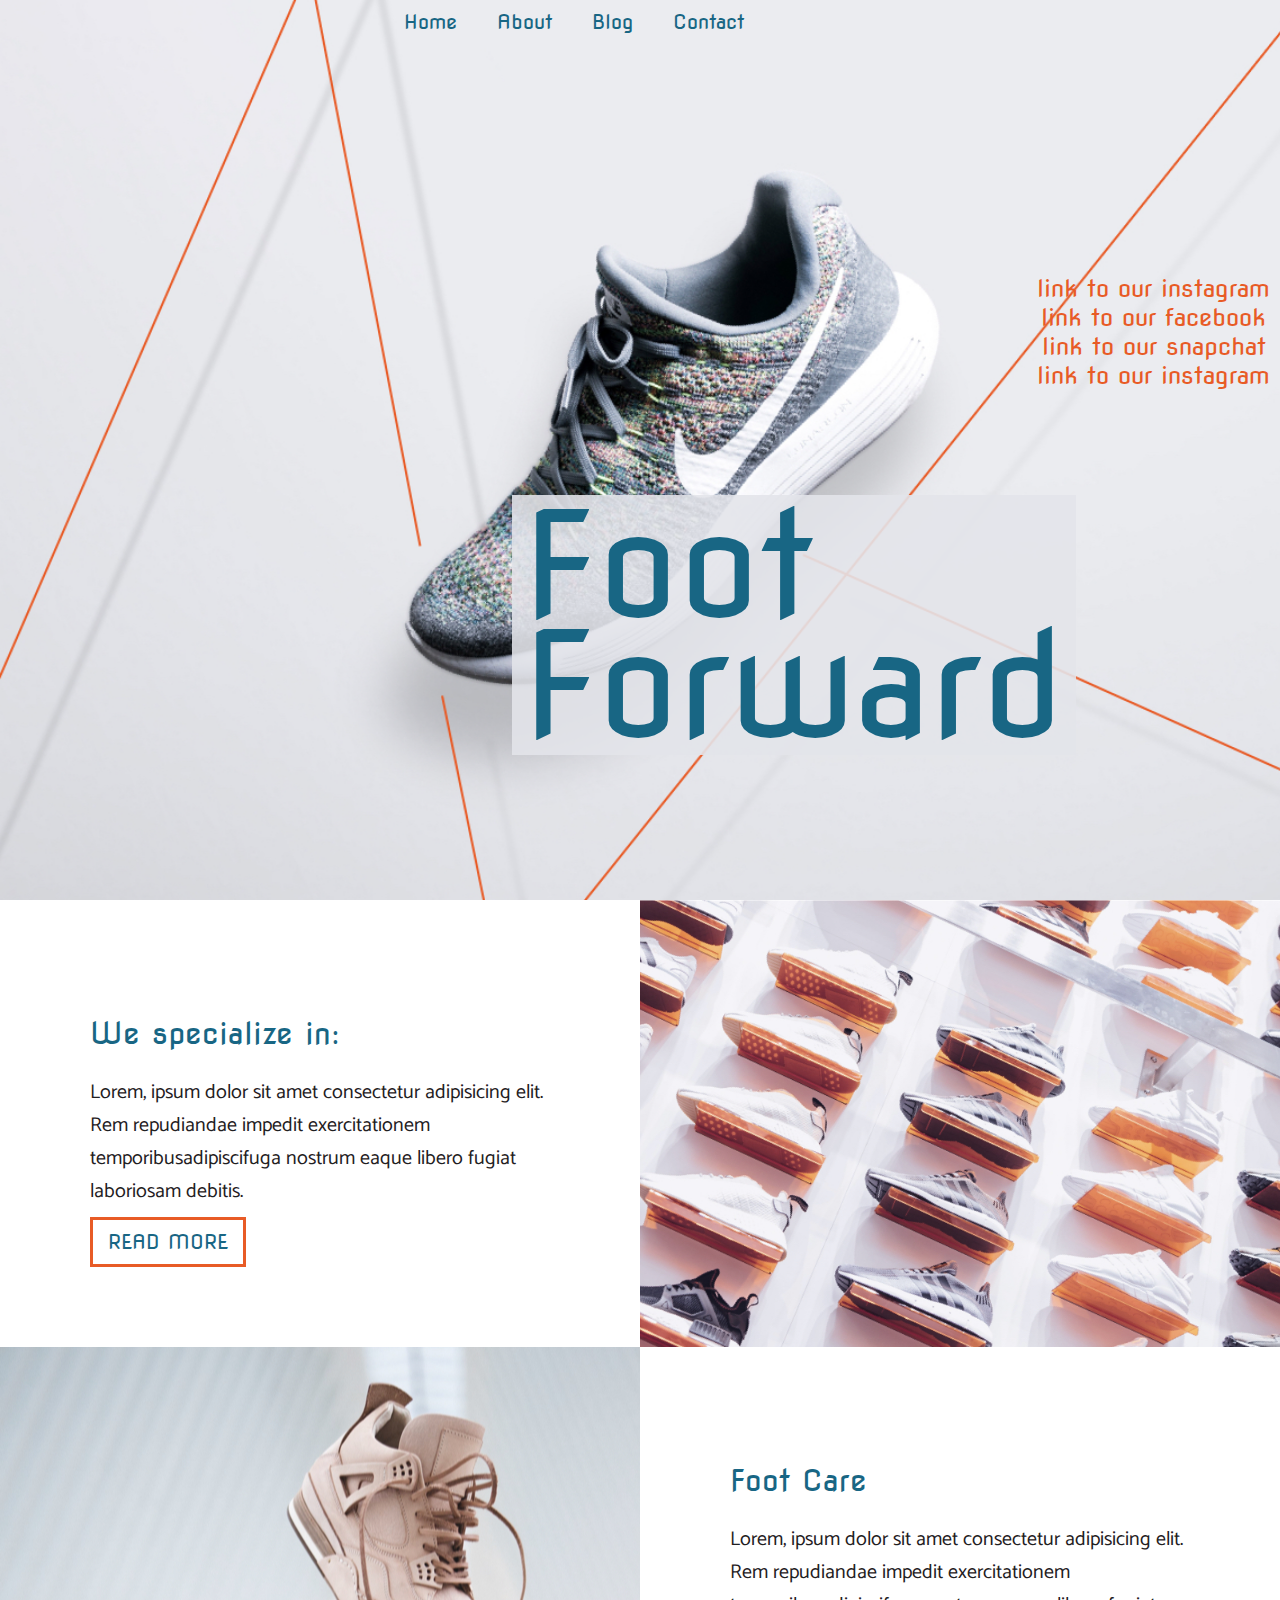
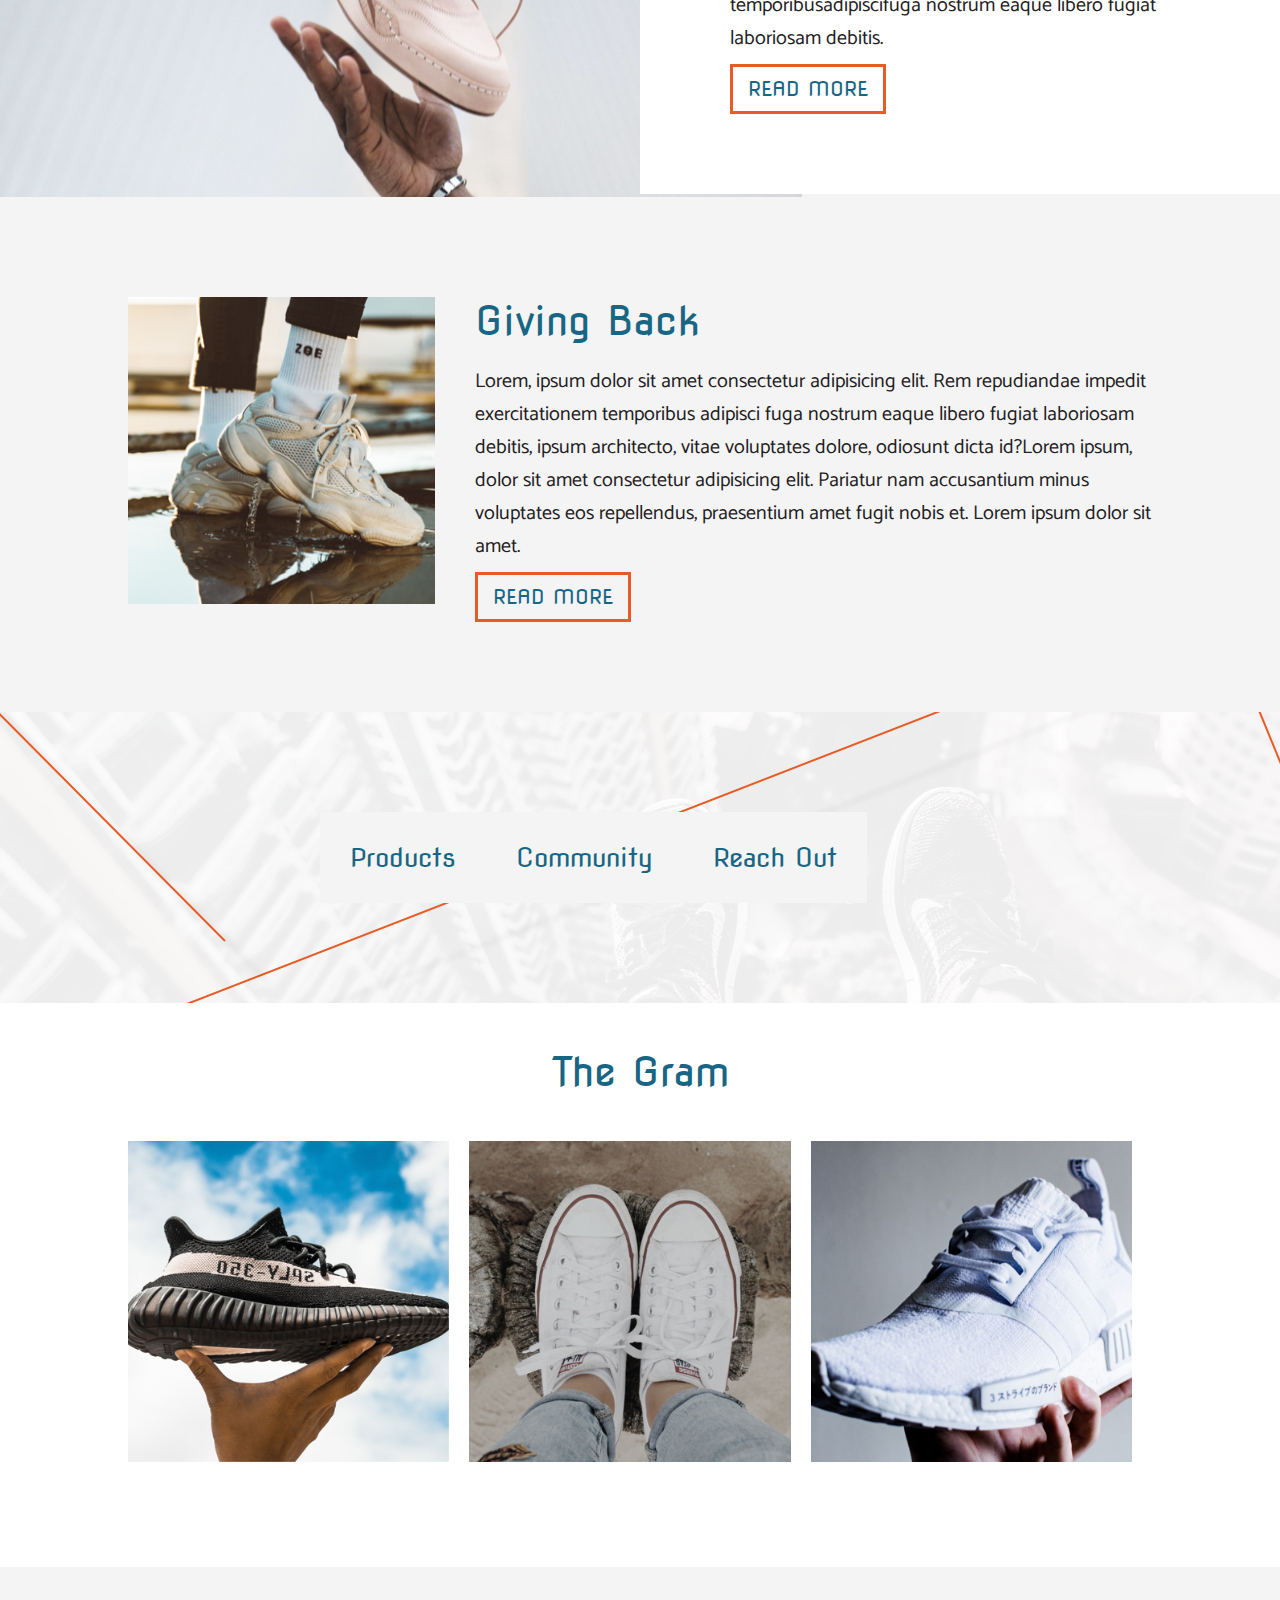
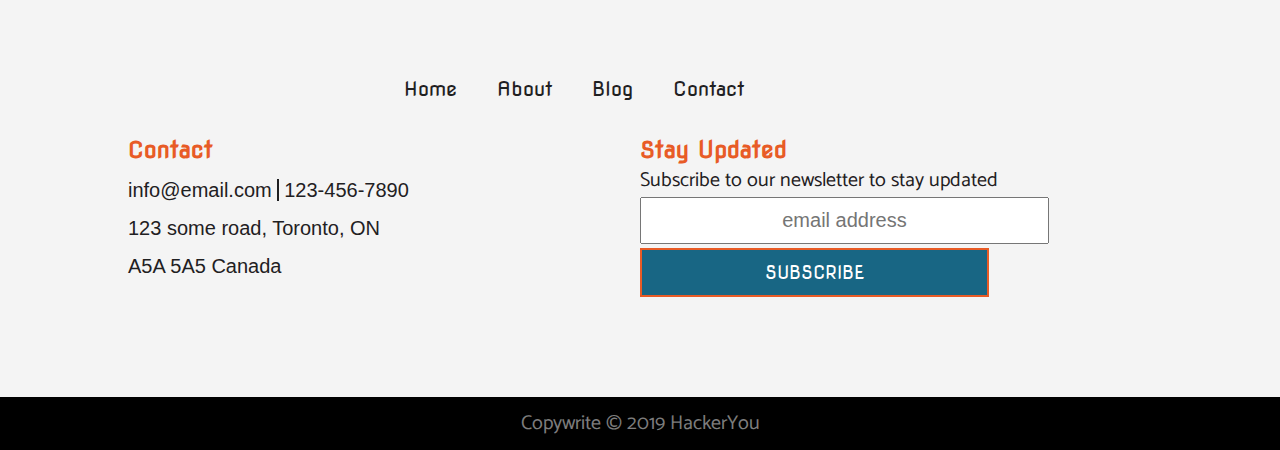
==== index.html @ d0584074 "Initial Commit for my First Bootcamp Project" ====
<!DOCTYPE html>
<html lang="en">
<head>
    <meta charset="UTF-8">
    <meta name="viewport" content="width=device-width, initial-scale=1.0">
    <meta http-equiv="X-UA-Compatible" content="ie=edge">
    <title>Foot Forward</title>
    <link href="https://fonts.googleapis.com/css?family=Catamaran:400,600|Nova+Flat" rel="stylesheet">
    <link rel="stylesheet" href="https://use.fontawesome.com/releases/v5.8.1/css/all.css"integrity="sha384-50oBUHEmvpQ+1lW4y57PTFmhCaXp0ML5d60M1M7uH2+nqUivzIebhndOJK28anvf" crossorigin="anonymous">
    <link rel="stylesheet" href="styles.css" />
</head>
<body>
    <header>
        <div class="headerContainer clearfix wrapper">
            <p class="hamburger"><i class="fas fa-bars"></i></p>
            <nav class="menu">
                <ul class="clearfix">
                    <!-- <li class="exitResponsive"><i class="fas fa-times"></i></li> -->
                    <li><a href="#home">Home</a></li>
                    <li><a href="#about">About</a></li>
                    <li><a href="#blog">Blog</a></li>
                    <li><a href="#contact">Contact</a></li>
                </ul>
            </nav>
            <nav class="social">
                <ul>
                    <!-- I checked the font awesome accessibility page and they said to put the title attribute for sighted users who click with mouse as well as the span for screen readers -->
                    <li>
                        <a href="#instagram">
                            <i class="fab fa-instagram" aria-hidden="true" title="link to our instagram"></i>
                            <span class="sr-only">link to our instagram</span>
                        </a>
                    </li>
                    <li>
                        <a href="#facebook" aria-hidden="true">
                            <i class="fab fa-facebook-f" title="link to our facebook"></i></i>
                            <span class="sr-only">link to our facebook</span>
                        </a>
                    </li>
                    <li>
                        <a href="#snapchat" aria-hidden="true">
                            <i class="fab fa-snapchat-ghost" aria-hidden="true" title="link to our snapchat"></i></i>
                            <span class="sr-only">link to our snapchat</span>
                        </a>
                    </li>
                    <li>
                        <a href="twitter">
                            <i class="fab fa-twitter" aria-hidden="true" title="link to twitter"></i></i>
                            <span class="sr-only">link to our instagram</span>
                        </a>
                    </li>
                </ul>
            </nav>
            <h1>Foot <span>Forward</span></h1>
        </div><!-- headerContainer -->

    </header>
    <main class="wrapper">

        <article>
            <div class="fullBleed specialize">
                <div class="specializeText">
                    <h2>We specialize in:</h2>
                    <p>Lorem, ipsum dolor sit amet consectetur adipisicing elit. Rem repudiandae impedit exercitationem temporibusadipiscifuga nostrum eaque libero fugiat laboriosam debitis.</p>
                    <a href="#">read more</a>
                </div><!-- specializeText -->
                <div class="specializeImage">
                    <img src="assets/sneakerWall.jpg" alt="A wall of white sneakers viewed from below.">
                 </div><!-- specialize image -->
            </div>
            </div>
        </article>

        

        <article>
            <div class="fullBleed care">
                <div class="careText text ">
                    <h2>Foot Care</h2>
                    <p>Lorem, ipsum dolor sit amet consectetur adipisicing elit. Rem repudiandae impedit exercitationem temporibusadipiscifuga nostrum eaque libero fugiat laboriosam debitis.</p>
                    <a href="#">read more</a>
                </div><!-- careText -->
                <div class="careImage">
                    <img src="assets/handShoePink.jpg" alt="A light pink high top sneaker being caught in a hand.">
                </div> <!-- care image -->
            </div> <!-- fullBleed care -->
        </article>

        <section class="giving wrapperSmall clearfix">
            <div class="giveImage image">
                <img src="assets/sneakersPuddle.jpg" alt="A shot of a person's feet in white sneakers standing in a puddle.">
            </div><!-- give image -->
            <div class="giveText">
                <h2>Giving Back</h2>
                <p>Lorem, ipsum dolor sit amet consectetur adipisicing elit. Rem repudiandae impedit exercitationem temporibus adipisci fuga nostrum eaque libero fugiat laboriosam debitis, ipsum architecto, vitae voluptates dolore, odiosunt dicta id?Lorem ipsum, dolor sit amet consectetur adipisicing elit. Pariatur nam accusantium minus voluptates eos repellendus, praesentium amet fugit nobis et. Lorem ipsum dolor sit amet.</p>
                <a href="#">read more</a>
                
            </div>

        </section><!-- giving -->

        <section class="connect clearfix">
            <div class="connectLinks">
                <ul class="clearfix">
                    <li class="products">
                        <a href="#">
                            <i class="fas fa-shopping-bag" aria-hidden="true" ></i>
                            <!-- I checked the font awesome accessibility page and they said to put this in all icons for the screen readers, even if not semantic icons -->
                            <h3>Products</h3>
                        </a>
                    </li>
                    <li>
                        <a href="#">
                            <i><i class="fas fa-users" aria-hidden="true"></i></i>
                            <h3>Community</h3>
                        </a>
                    </li>
                    <li>
                        <a href="#">
                            <i class="fas fa-phone" aria-hidden="true"></i>
                            <h3>Reach Out</h3>
                        </a>
                    </li>
                </ul>

            </div><!-- connectLinks -->

        </section> <!-- connect -->

        <section class="gram">
            <h2>The Gram</h2>
            <div class="sneakerGallery clearfix wrapperSmall">
                <div class="blackSneaker gallery">
                    <img src="assets/handShoeBlack.jpg" alt="A hand holding a black sneaker against a sky.">
                </div><!-- blackSneaker -->
                <div class="converse gallery">
                    <img src="assets/whiteConverse.jpg" alt="A downwards shot of a person's feet in white converse shoes.">    
                </div><!-- converse -->
                <div class="whiteSneaker gallery">
                    <img src="assets/handShoeWhite.jpg" alt="A hand holding a white sneaker.">
                </div><!-- whiteSneaker -->

            </div><!-- sneakerGallery -->
        </section><!-- gram -->


    </main>
    <footer>
        <div class="footerContainer wrapper">
            <nav class="menu">
                <ul class="two clearfix">
                    <li><a href="#home">Home</a></li>
                    <li><a href="#about">About</a></li>
                    <li><a href="#blog">Blog</a></li>
                    <li><a href="#contact">Contact</a></li>
                </ul> <!-- two -->
            </nav><!-- menu -->
            <div class="contactUpdateContainer clearfix wrapperSmall">
                <div class="contact">
                    <h3>Contact</h3>
                    <ul>
                        <li>info@email.com <span class="phone">123-456-7890</span></li>
                        <li>123 some road, Toronto, ON</li>
                        <li>A5A 5A5 Canada</li>
                    </ul>
                </div><!-- contact -->
                <div class="update">
                    <h3>Stay Updated</h3>
                    <p>Subscribe to our newsletter to stay updated</p>
                    <div class="inputButton">    
                        <label class="visuallyHidden" for="email">Email Address</label>
                        <input type="email" name="email" id="email" placeholder="email address">
                        <button>subscribe</button>
                    </div><!-- inputButton -->
                </div><!-- update -->
            </div><!-- contactUpdateContainer -->
        </div><!-- footerContainer -->
        <div class="copywrite">
            <p>Copywrite &copy; 2019 HackerYou</p>
        </div><!-- copywrite -->

    </footer>
    
</body>
</html>
---- styles.css ----
article,aside,details,figcaption,figure,footer,header,hgroup,nav,section,summary{display:block;}audio,canvas,video{display:inline-block;}audio:not([controls]){display:none;height:0;}[hidden]{display:none;}html{font-family:sans-serif;-webkit-text-size-adjust:100%;-ms-text-size-adjust:100%;}a:focus{outline:thin dotted;}a:active,a:hover{outline:0;}h1{font-size:2em;}abbr[title]{border-bottom:1px dotted;}b,strong{font-weight:700;}dfn{font-style:italic;}mark{background:#ff0;color:#000;}code,kbd,pre,samp{font-family:monospace, serif;font-size:1em;}pre{white-space:pre-wrap;word-wrap:break-word;}q{quotes:\201C \201D \2018 \2019;}small{font-size:80%;}sub,sup{font-size:75%;line-height:0;position:relative;vertical-align:baseline;}sup{top:-.5em;}sub{bottom:-.25em;}img{border:0;}svg:not(:root){overflow:hidden;}fieldset{border:1px solid silver;margin:0 2px;padding:.35em .625em .75em;}button,input,select,textarea{font-family:inherit;font-size:100%;margin:0;}button,input{line-height:normal;}button,html input[type=button],/* 1 */input[type=reset],input[type=submit]{-webkit-appearance:button;cursor:pointer;}button[disabled],input[disabled]{cursor:default;}input[type=checkbox],input[type=radio]{box-sizing:border-box;padding:0;}input[type=search]{-webkit-appearance:textfield;-moz-box-sizing:content-box;-webkit-box-sizing:content-box;box-sizing:content-box;}input[type=search]::-webkit-search-cancel-button,input[type=search]::-webkit-search-decoration{-webkit-appearance:none;}textarea{overflow:auto;vertical-align:top;}table{border-collapse:collapse;border-spacing:0;}body,figure{margin:0;}legend,button::-moz-focus-inner,input::-moz-focus-inner{border:0;padding:0;}

.clearfix:after {visibility: hidden; display: block; font-size: 0; content: ''; clear: both; height: 0; }

* { -moz-box-sizing: border-box; -webkit-box-sizing: border-box; box-sizing: border-box; }

.visuallyHidden:not(:focus):not(:active) { position: absolute; width: 1px; height: 1px; margin: -1px;border: 0;padding: 0;white-space: nowrap;clip-path: inset(100%);clip: rect(00 0 0);overflow: hidden;}

/* general styles */

html {
    font-size: 125%;
}

.wrapper {
    max-width: 1440px;
    margin: 0 auto;
    width: 100%;
}

.wrapperSmall {
    max-width: 1152px;/* 80% of large wrapper */
    width: 80%;
    margin: 0 auto;
}
body {
    letter-spacing: 0;
    color: #1f2022;
    background-color: #f4f4f4;
}


a {
	text-decoration: none;
	color: inherit;
}


p {
    font-family: 'Catamaran', sans-serif;
}

h1,
h2,
header nav,
footer nav,
button {
    font-family: 'Nova Flat', cursive;
    color: #186684;
    font-weight: 400;
}


li {
	list-style: none;
}

img {
	max-width: 100%;
}

/* end of general styles */

/* start of header styles */

header {
    background:url(assets/headerBackground.jpg);
	background-size: cover;
	background-position: left-top;
	min-height: 100vh;
	background-repeat: no-repeat;
    background-attachment: fixed;
    position: relative;
}

.hamburger {
    color: #186684; 
    position: absolute;
    top: 0;
    right: 14%;
    visibility: hidden;
    font-size: 2rem;
}

h1 {
    font-size: 7.3rem;
    background:rgba(227,228,234,0.89);
    display: inline-block;
    line-height: 120px;
    position: absolute;
    top: 55%;
    left: 40%;
    padding: 10px;
    margin: 0;
}

h1 span {
    display: block;
}

/* also styles footer menu */
.menu ul {
    margin: 0 auto;
    width: 40%;
    padding: 0;
    text-align: center;
}

.menu ul li {
    float: left;
    padding: 10px 20px; 
}

.menu ul li:hover {
    color: #e85b26;
}

.social {
    float: right;
    text-align: center;
    padding: 10px;
}

.social ul {
    padding: 200px 0;
}

.social ul li {
    font-size: 1.2rem;
}

.social a {
    color: #e85b26;
}

/* end of header styles */

/* beginning of main styles */
.specializeImage,
.careImage {
    display: none;
}


.specialize,
.care {
    background: white;
}

.fullBleed.specialize {
    background:url(assets/sneakerWall.jpg);
    background-repeat: no-repeat;
    background-size: 50%;
    background-position: top right;

}

.fullBleed.care {
    background:url(assets/handShoePink.jpg);
	background-repeat: no-repeat;
    background-position: 0 44%;
    position: relative;
    height: 508px;

}


.specializeText,
.careText {
    width: 50%;
    background: white;
} 

.specializeText {
    padding: 105px;
}

.careText {
    position: absolute;
    top: 0;
    right: 0;
    padding: 120px;
}


.fullBleed a,
/* giving a tag also styled here */
.giving a {
    color: #186684; 
    font-family: 'Nova Flat', cursive; 
    text-transform: uppercase;
    border: 3px solid #e85b26;
    padding: 10px 15px;
    line-height: 29px;
}


/* Laura Chuong helped me with this full bleed section */

/* beginning of giving styles */
.giving {
    padding-top: 100px;
    padding-bottom: 100px;
}

.giveText h2 {
    font-size: 2rem;
    margin: 0;
}

.giveImage {
    width: 30%;
}

.giveText {
    width: 70%;
    padding-left: 40px;
}

.giveImage,
.giveText {
    float: left;
}



/* end of giving styles */

/* beginning of connect styles  */

.connect {
    background:url(assets/connectBackground.jpg);
	background-position: left-top;
	min-height: 100%;
	background-repeat: no-repeat;
    text-align: center;
}

.connectLinks {
    padding: 100px 0;
}

.connectLinks ul {
    text-align: center;
    width: 50%;
    margin: 0 auto;
    padding: 0;
}

.connectLinks li {
    float: left;
    padding: 30px;
    font-size: 1.1rem;
    background-color: #f4f4f4;
}

.connectLinks h3 {
    color: #186684;
    font-weight: 400;
}

.connectLinks i {
    color: #e85b26;
}

/* beginning of gram styles */

.gram {
    text-align: center;
    background-color: white;
}

.gram h2 {
    padding: 45px 0;
    font-size: 2rem;
    margin: 0;
    font-weight: 400;
}

.sneakerGallery {
    padding-bottom: 100px;
    margin: 0 auto;
}

.gallery {
    width: calc((100%/3) - 20px);
    float: left;
    margin-right: 20px;
    padding: 0;
}


.gallery:nth-of-type(3) {
    margin: 0;
    padding: 0;
}

/* end of gram styles */

/* end of main styles */

/* start of footer styles */

/* footer menu styled in header */
.contactUpdateContainer {
    padding-bottom: 100px;
}
.contact,
.update {
    width: 50%;
    float: left;
}

h3 {
    font-family:'Nova Flat', cursive;
    color:#e85b26;
    margin: 0; 
}

.menu .two {
    padding: 100px 0 25px;
    color: #1f2022;
}

.contact ul {
    padding: 0;
    margin: 0;
}

.contact li {
    margin: 15px 0;
}

.phone {
    border-left: 2px solid #1f2022;
    padding-left: 5px; 
}

input,
.update button {
    float: left;
}

.update p {
    margin: 0;
}

input {
    padding: 10px 110px 10px 30px;
}

.update button {
    padding: 10px 20px;
    background-color: #186684;
    color: #fff;
    font-size: .9rem;
    border: 2px solid #e85b26;
    text-transform: uppercase; 
}

.copywrite {
    background: #000000;
    width: 100%;
    color: rgba(252, 252, 252, 0.5);
    text-align: center;
    padding: 10px;
}

.copywrite p {
    margin: 0;
}

/* end of footer styles */

/* start of responsive styles */
/* I asked Fatima and she said to use the text from the desktop display in the specialize, care and giving sections (it is different from the mobile to desktop version) */

@media (max-width: 1300px) {

    /* specialize and care */

    .specializeText,
    .careText {
        padding: 90px;
    }

    .fullBleed.care {
        height: 450px;
    }

    /* footer  */

    input {
        text-align: center;
        padding: 10px 70px;
    }

    .update button {
        padding: 12px 123px;
        margin-top: 4px;
    }

}


@media (max-width: 1230px) {
    
    /* header */
    
    h1 {
        font-size: 6.3rem;
        padding: 7px;
        left: 55%;
    }

    .social ul {
        padding: 0 15px 0 0;
    }

    /* specialize and care */

    .specializeText,
    .careText {
        padding: 100px;
    }

    .fullBleed.care {
        height: 465px;
    }

    /* connect */

    .connectLinks li {
        font-size: 0.9rem;
    }

}

@media (max-width: 1170px) {

    /* specialize and care */

    .specializeText,
    .careText {
        padding: 85px; 
    }
YOU STOPPED HERE
    /* .fullBleed.care {
        background-position: -75% 44%;
        height: 414px;
    } */

}

@media (max-width: 1107px) {

    /* specialize and care */

    .specializeText,
    .careText {
        padding: 72px; 
    }

    .fullBleed.care {
        background-position: -75% 44%;
        height: 414px;
    }

}

@media (max-width: 1065px) {
    
    /* Header */
    
    .menu {
        font-size: 0.9rem;
    }
    h1 {
        font-size: 5.3rem;
    }

    /* specialize and care */

    /* .fullBleed, */
    .careImage {
        height: 366px;
    }

    /* connect */


    .connectLinks {
        padding: 50px 0;
    }

    .connectLinks li {
        float: none; 
        width: 40%;
        margin: 0 auto;
    }

    /* footer */

    .contactUpdateContainer {
        padding: 0 0 100px 0;
    }

    .contactUpdateContainer h3 {
        margin-bottom: 15px;
    }

    .contact {
        text-align: center;
    }

    .contact li {
        margin: 20px 0;
    }

    .update input {
        margin-bottom: 5px;
    }
}

@media (max-width: 1095px) {

 /* specialize and care */

    .specializeText,
    .careText {
        padding: 70px
    }

/* FIX THE PADDING HERE  */

/* .specializeText {
    padding: 50px 50px 63px 108px;

}

.careText {
    padding: 50px 108px 43px 50px;
}
 */
}

@media (max-width: 1001px) {
    
    /* header */
    
    .hamburger {
        visibility: visible;
    }

    h1 {
        left: 35%;
    }

    header {
        background-position: 20%;
    }

    header .menu,
    .social {
        display: none;
    }

    /* specialize and care */

    .specializeText {
        padding-bottom: 10px;
    }

    .fullBleed.specialize h2,
    .fullBleed.care h2 {
        margin-top: 0; 
    }

    .fullBleed.care {
        background-position: -175% 44%; 

    }

    /* Give */

    .giving {
    padding-top: 100px;
    padding-bottom: 100px;
    text-align: center;
    }

    .giveText h2 {
        padding-top: 50px;
    }

    .giveImage {
        width: 100%;
    }

    .giveText {
        width: 100%;
        padding-left: 0px;
    }

    .giveImage,
    .giveText {
        float: none;
    }

    /* connect */

    .connectLinks li { 
        width: 50%;
    }

}

@media (max-width: 1060px) {

       /* care and specialize  */

    /* .specializeText {
        padding: 30px 50px 53px 98px;
    }

    .careText {
        padding: 49px 90px 43px 50px;
    } */

    .fullBleed.care {
        background-position: -155px 39%; 
    }
}

@media (max-width: 980px) {
    .careText {
        padding: 49px 90px 61px 50px;
    }
}

@media (max-width: 880px) {

    /* care and specialize section */
    .fullBleed {
        height: auto;
    }

    .fullBleed.specialize,
    .fullBleed.care {
        background-image: none;
        height: auto;
    }

    .specializeText {
        width: 100%;
        padding: 45px 50px 43px;
        text-align: center;
        height: auto;
    }
    .careText {
        width: 100%;
        padding: 45px 50px 43px;
        text-align: center;
        height: auto;
        position: static;
        
    } 

    .specializeImage,
    .careImage
     {
        display: inline-block;
        height: 100%;
        width: 100%;
    }
     

    .careImage {
        border-image-repeat: none;

    }

    /* connect*/
    
    .connectLinks li { 
        width: 60%;
    }

    /* footer */

    .contact,
    .update {
        float: none;
        width: 100%;
        text-align: center;
        margin: 0 auto;
    }

    .contact {
        margin-bottom: 100px;
    }

    /* HERE IS THE ISSUE */

    .inputButton {
        text-align: center;
        margin: 0 auto;
    }

    .update input {
        padding: 10px 90px;
        margin: 0 auto;
        text-align: center;
    }

    .update button {
        padding: 10px 143px;
        /* margin: 0 auto;
        text-align: center; */
    }

    footer .menu ul {
        width: 50%;
        text-align: center;
    }
}

@media (max-width: 740px) {
    
    /* footer */
    
    .menu .two {
        padding: 90px 0; 

    }

    footer .menu ul {
        width: 60%;
    }
    

}

@media (max-width: 640px) {
    
    /* header */
    
    header {
        background-position: 33%; 
    }

    h1 {
        font-size: 5.6rem;
        left: 15%;
        padding-right: 20px;
    }

    /* connect */

    .connectLinks li { 
        width: 100%;
        font-size: 2rem;
    }

    /* the gram */

    .sneakerGallery {
        padding-bottom: 50px;
    }

    .gallery:nth-of-type(3) {
        display: none;

    }

    .gallery {
        width: calc(50% - 20px)
    }

    /* footer */

    footer .menu ul {
        width: 70%;
    }
}

@media (max-width: 540px) {
   
    /* header */
   
    h1 {
        font-size: 4.3rem;
        line-height: 90px;
        left: 20%;
    }

    /* footer */

    footer .menu ul {
        width: 90%;
    }

    /* .update input {
        padding: 10px 50px;
    }

    .update button {
        padding: 6px 104px;
    } */
}

@media (max-width: 440px) {
    
    /* header */
    
    header {
        background-position: 32%; 
    }

    h1 {
        font-size: 4.3rem;
        left: 15%;
    }

    /* connect */
    
    .connectLinks li {
        font-size: 0.8rem;
    }

    /* footer */

    .contact li,
    .update p {
        font-size: 0.9rem;
    }

    .update input {
        padding: 6px 60px;
    }

    .update button {
        padding: 8px 114px;
    }

    .menu .two {
        padding: 45px 0;
    }

    .two li {
        font-size: 0.8rem;
    }

}

@media (max-width: 405px) {
    
    /* header */
    
    h1 {
        font-size: 3.7rem;
    }

    /* footer */

    .menu .two li {
        padding: 10px 15px;
    }

    .update p {
        font-size: 0.7rem;
        margin: 0 0 10px 0;
    }

    .update input {
        padding: 10px 36px;
    }

    .update button {
        padding: 6px 88px;
    }
}

@media (max-width: 360px) {
    
    /* header */
    
    h1 {
        font-size:3.1rem;
    }

    .hamburger {
        font-size: 1rem;

    }

}

/* Questions:

To Do:

Hey, I'm having trouble sizing some items in a responsive way. I'm sitting in the main classroom 
white space after specialize and care images at 865px- hot mess again

I'm having trouble applying margin: 0 auto on two elements I'm sitting in the main classroom 
fix the buttons at the bottom- they do not align center or margin 0 TRY BOTH (from flexbox exercise)

I'm having some mysterious whitespace after a nav. I'm sitting in the main classroom. 
white space after footer menu

GO over for Dry and Indent
go over requirements


 */
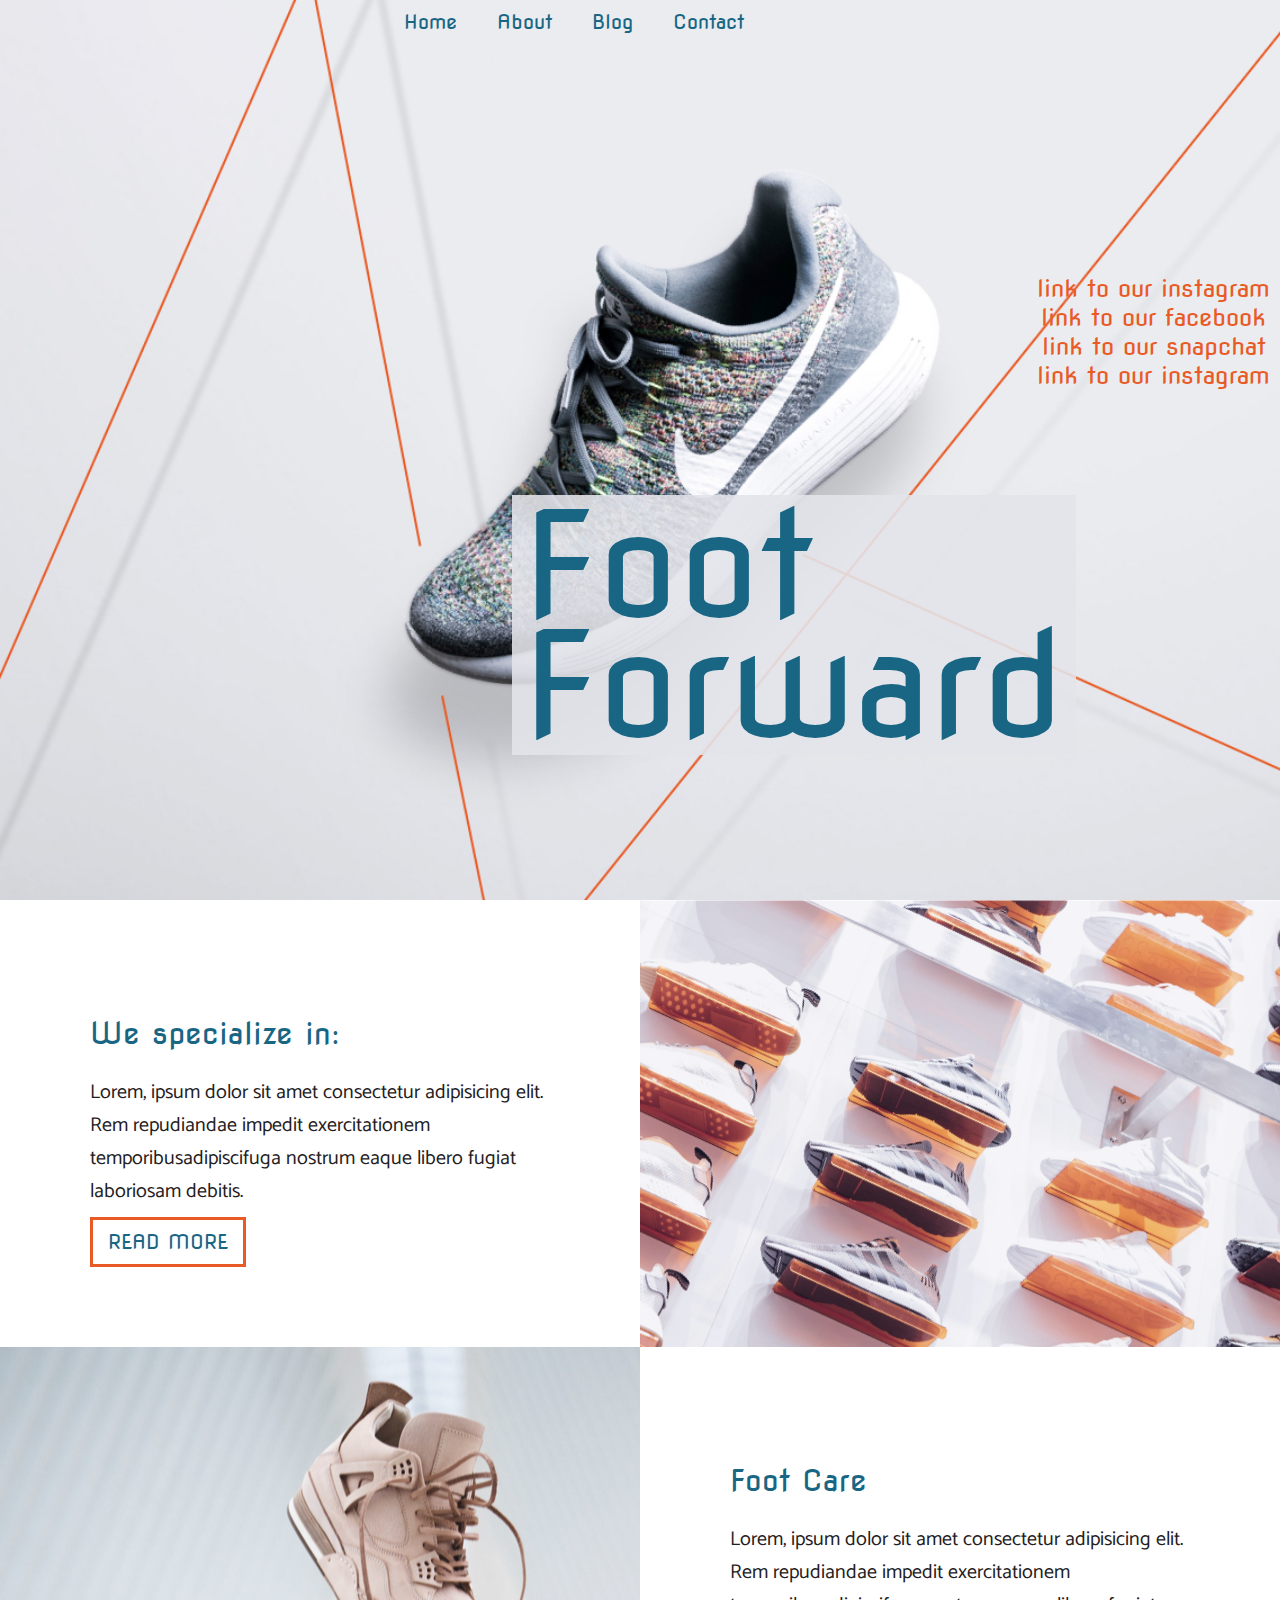
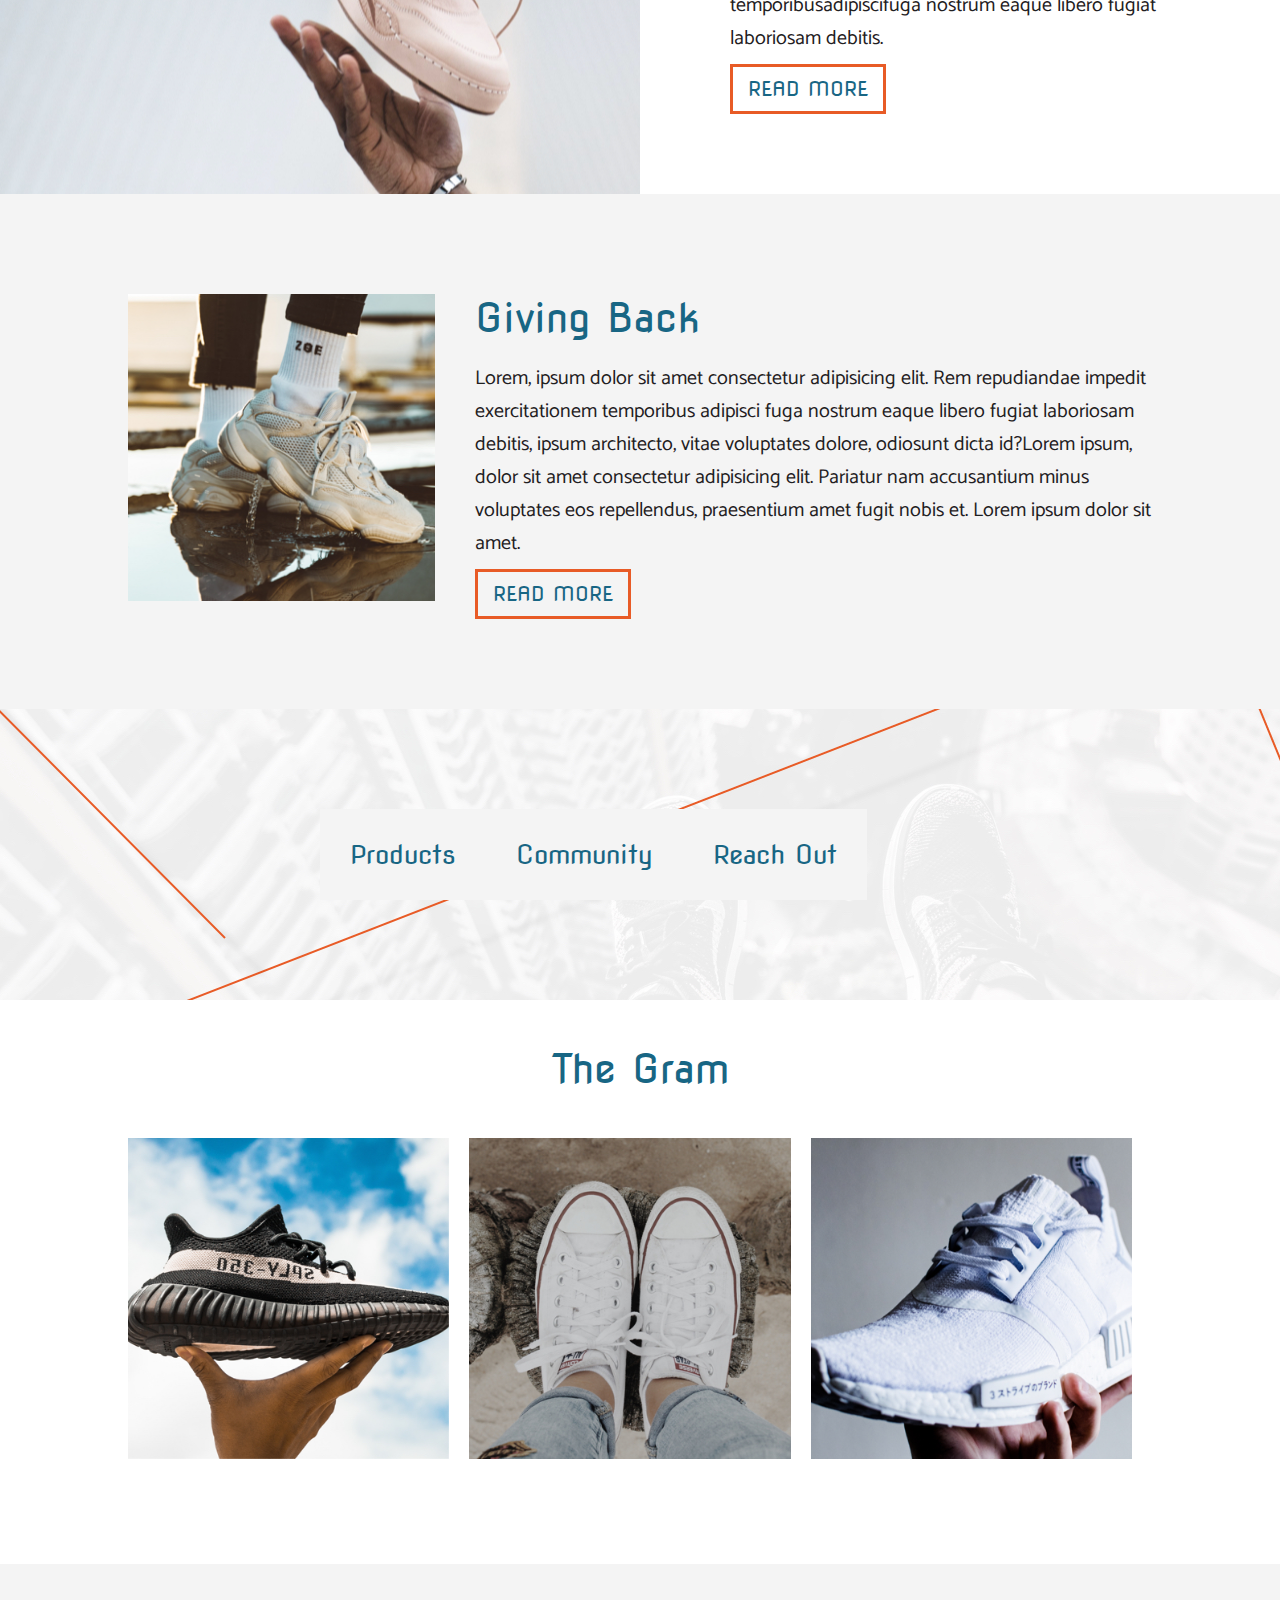
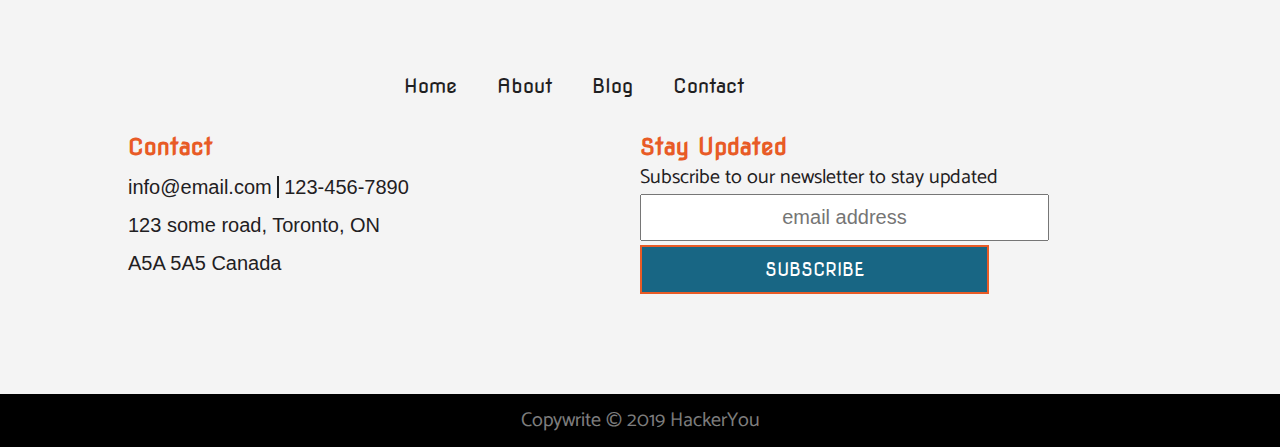
==== commit 402f2296: "fixed four square issues" ====
--- a/index.html
+++ b/index.html
@@ -15,11 +15,18 @@
             <p class="hamburger"><i class="fas fa-bars"></i></p>
             <nav class="menu">
                 <ul class="clearfix">
-                    <!-- <li class="exitResponsive"><i class="fas fa-times"></i></li> -->
-                    <li><a href="#home">Home</a></li>
-                    <li><a href="#about">About</a></li>
-                    <li><a href="#blog">Blog</a></li>
-                    <li><a href="#contact">Contact</a></li>
+                    <li>
+                        <a href="#home">Home</a>
+                    </li>
+                    <li>
+                        <a href="#about">About</a>
+                    </li>
+                    <li>
+                        <a href="#blog">Blog</a>
+                    </li>
+                    <li>
+                        <a href="#contact">Contact</a>
+                    </li>
                 </ul>
             </nav>
             <nav class="social">
@@ -33,19 +40,19 @@
                     </li>
                     <li>
                         <a href="#facebook" aria-hidden="true">
-                            <i class="fab fa-facebook-f" title="link to our facebook"></i></i>
+                            <i class="fab fa-facebook-f" title="link to our facebook"></i>
                             <span class="sr-only">link to our facebook</span>
                         </a>
                     </li>
                     <li>
                         <a href="#snapchat" aria-hidden="true">
-                            <i class="fab fa-snapchat-ghost" aria-hidden="true" title="link to our snapchat"></i></i>
+                            <i class="fab fa-snapchat-ghost" aria-hidden="true" title="link to our snapchat"></i>
                             <span class="sr-only">link to our snapchat</span>
                         </a>
                     </li>
                     <li>
                         <a href="twitter">
-                            <i class="fab fa-twitter" aria-hidden="true" title="link to twitter"></i></i>
+                            <i class="fab fa-twitter" aria-hidden="true" title="link to twitter"></i>
                             <span class="sr-only">link to our instagram</span>
                         </a>
                     </li>
@@ -66,15 +73,14 @@
                 </div><!-- specializeText -->
                 <div class="specializeImage">
                     <img src="assets/sneakerWall.jpg" alt="A wall of white sneakers viewed from below.">
-                 </div><!-- specialize image -->
-            </div>
-            </div>
+                </div><!-- specialize image -->
+            </div><!-- fullBleed specialize -->
         </article>
 
         
 
         <article>
-            <div class="fullBleed care">
+            <div class="fullBleed care clearfix">
                 <div class="careText text ">
                     <h2>Foot Care</h2>
                     <p>Lorem, ipsum dolor sit amet consectetur adipisicing elit. Rem repudiandae impedit exercitationem temporibusadipiscifuga nostrum eaque libero fugiat laboriosam debitis.</p>
@@ -93,10 +99,8 @@
             <div class="giveText">
                 <h2>Giving Back</h2>
                 <p>Lorem, ipsum dolor sit amet consectetur adipisicing elit. Rem repudiandae impedit exercitationem temporibus adipisci fuga nostrum eaque libero fugiat laboriosam debitis, ipsum architecto, vitae voluptates dolore, odiosunt dicta id?Lorem ipsum, dolor sit amet consectetur adipisicing elit. Pariatur nam accusantium minus voluptates eos repellendus, praesentium amet fugit nobis et. Lorem ipsum dolor sit amet.</p>
-                <a href="#">read more</a>
-                
-            </div>
-
+                <a href="#">read more</a>   
+            </div><!-- giveText -->
         </section><!-- giving -->
 
         <section class="connect clearfix">
@@ -167,7 +171,7 @@
                 <div class="update">
                     <h3>Stay Updated</h3>
                     <p>Subscribe to our newsletter to stay updated</p>
-                    <div class="inputButton">    
+                    <div class="inputButton clearfix">    
                         <label class="visuallyHidden" for="email">Email Address</label>
                         <input type="email" name="email" id="email" placeholder="email address">
                         <button>subscribe</button>
--- a/styles.css
+++ b/styles.css
@@ -64,6 +64,7 @@
 /* start of header styles */
 
 header {
+    /* Jenny said I could use the smallest size image in all cases */
     background:url(assets/headerBackground.jpg);
 	background-size: cover;
 	background-position: left-top;
@@ -85,7 +86,6 @@
 h1 {
     font-size: 7.3rem;
     background:rgba(227,228,234,0.89);
-    display: inline-block;
     line-height: 120px;
     position: absolute;
     top: 55%;
@@ -103,7 +103,6 @@
     margin: 0 auto;
     width: 40%;
     padding: 0;
-    text-align: center;
 }
 
 .menu ul li {
@@ -150,7 +149,6 @@
 .fullBleed.specialize {
     background:url(assets/sneakerWall.jpg);
     background-repeat: no-repeat;
-    background-size: 50%;
     background-position: top right;
 
 }
@@ -159,8 +157,6 @@
     background:url(assets/handShoePink.jpg);
 	background-repeat: no-repeat;
     background-position: 0 44%;
-    position: relative;
-    height: 508px;
 
 }
 
@@ -176,15 +172,13 @@
 }
 
 .careText {
-    position: absolute;
-    top: 0;
-    right: 0;
     padding: 120px;
+    float: right;
 }
 
 
 .fullBleed a,
-/* giving a tag also styled here */
+/* giving <a> tag also styled here */
 .giving a {
     color: #186684; 
     font-family: 'Nova Flat', cursive; 
@@ -194,9 +188,6 @@
     line-height: 29px;
 }
 
-
-/* Laura Chuong helped me with this full bleed section */
-
 /* beginning of giving styles */
 .giving {
     padding-top: 100px;
@@ -384,10 +375,6 @@
         padding: 90px;
     }
 
-    .fullBleed.care {
-        height: 450px;
-    }
-
     /* footer  */
 
     input {
@@ -424,9 +411,6 @@
         padding: 100px;
     }
 
-    .fullBleed.care {
-        height: 465px;
-    }
 
     /* connect */
 
@@ -444,11 +428,10 @@
     .careText {
         padding: 85px; 
     }
-YOU STOPPED HERE
-    /* .fullBleed.care {
-        background-position: -75% 44%;
-        height: 414px;
-    } */
+
+    .fullBleed.care {
+        background-position: -37% 44%;
+    }
 
 }
 
@@ -463,7 +446,6 @@
 
     .fullBleed.care {
         background-position: -75% 44%;
-        height: 414px;
     }
 
 }
@@ -478,16 +460,8 @@
     h1 {
         font-size: 5.3rem;
     }
-
-    /* specialize and care */
-
-    /* .fullBleed, */
-    .careImage {
-        height: 366px;
-    }
-
+    
     /* connect */
-
 
     .connectLinks {
         padding: 50px 0;
@@ -531,20 +505,9 @@
         padding: 70px
     }
 
-/* FIX THE PADDING HERE  */
-
-/* .specializeText {
-    padding: 50px 50px 63px 108px;
-
-}
-
-.careText {
-    padding: 50px 108px 43px 50px;
-}
- */
-}
-
-@media (max-width: 1001px) {
+}
+
+@media (max-width: 1008px) {
     
     /* header */
     
@@ -567,8 +530,10 @@
 
     /* specialize and care */
 
-    .specializeText {
-        padding-bottom: 10px;
+
+    .specializeText,
+    .careText {
+        padding: 55px
     }
 
     .fullBleed.specialize h2,
@@ -577,7 +542,7 @@
     }
 
     .fullBleed.care {
-        background-position: -175% 44%; 
+        background-position: -175% 44%;
 
     }
 
@@ -617,25 +582,36 @@
 
 @media (max-width: 1060px) {
 
-       /* care and specialize  */
-
-    /* .specializeText {
-        padding: 30px 50px 53px 98px;
-    }
-
-    .careText {
-        padding: 49px 90px 43px 50px;
-    } */
+    /* specialize and care */
+    
+    .specializeText,
+    .careText {
+        padding: 68px;
+    }
+
 
     .fullBleed.care {
         background-position: -155px 39%; 
     }
 }
 
-@media (max-width: 980px) {
-    .careText {
-        padding: 49px 90px 61px 50px;
-    }
+@media (max-width: 987px) {
+    
+    /* specialize and care */
+    
+    .specializeText,
+    .careText {
+        padding: 48px;
+    }
+
+}
+
+@media (max-width:957px) {
+    .specializeText,
+    .careText {
+        padding: 35px;
+    }
+
 }
 
 @media (max-width: 880px) {
@@ -673,6 +649,11 @@
         height: 100%;
         width: 100%;
     }
+
+    .specializeImage img,
+    .careImage img {
+        width: 100%;
+    }
      
 
     .careImage {
@@ -700,23 +681,14 @@
         margin-bottom: 100px;
     }
 
-    /* HERE IS THE ISSUE */
-
-    .inputButton {
-        text-align: center;
-        margin: 0 auto;
-    }
-
     .update input {
         padding: 10px 90px;
-        margin: 0 auto;
-        text-align: center;
+        float: none;
     }
 
     .update button {
         padding: 10px 143px;
-        /* margin: 0 auto;
-        text-align: center; */
+        float: none;
     }
 
     footer .menu ul {
@@ -759,7 +731,6 @@
 
     .connectLinks li { 
         width: 100%;
-        font-size: 2rem;
     }
 
     /* the gram */
@@ -799,14 +770,6 @@
     footer .menu ul {
         width: 90%;
     }
-
-    /* .update input {
-        padding: 10px 50px;
-    }
-
-    .update button {
-        padding: 6px 104px;
-    } */
 }
 
 @media (max-width: 440px) {
@@ -822,11 +785,6 @@
         left: 15%;
     }
 
-    /* connect */
-    
-    .connectLinks li {
-        font-size: 0.8rem;
-    }
 
     /* footer */
 
@@ -900,11 +858,6 @@
 
 To Do:
 
-Hey, I'm having trouble sizing some items in a responsive way. I'm sitting in the main classroom 
-white space after specialize and care images at 865px- hot mess again
-
-I'm having trouble applying margin: 0 auto on two elements I'm sitting in the main classroom 
-fix the buttons at the bottom- they do not align center or margin 0 TRY BOTH (from flexbox exercise)
 
 I'm having some mysterious whitespace after a nav. I'm sitting in the main classroom. 
 white space after footer menu
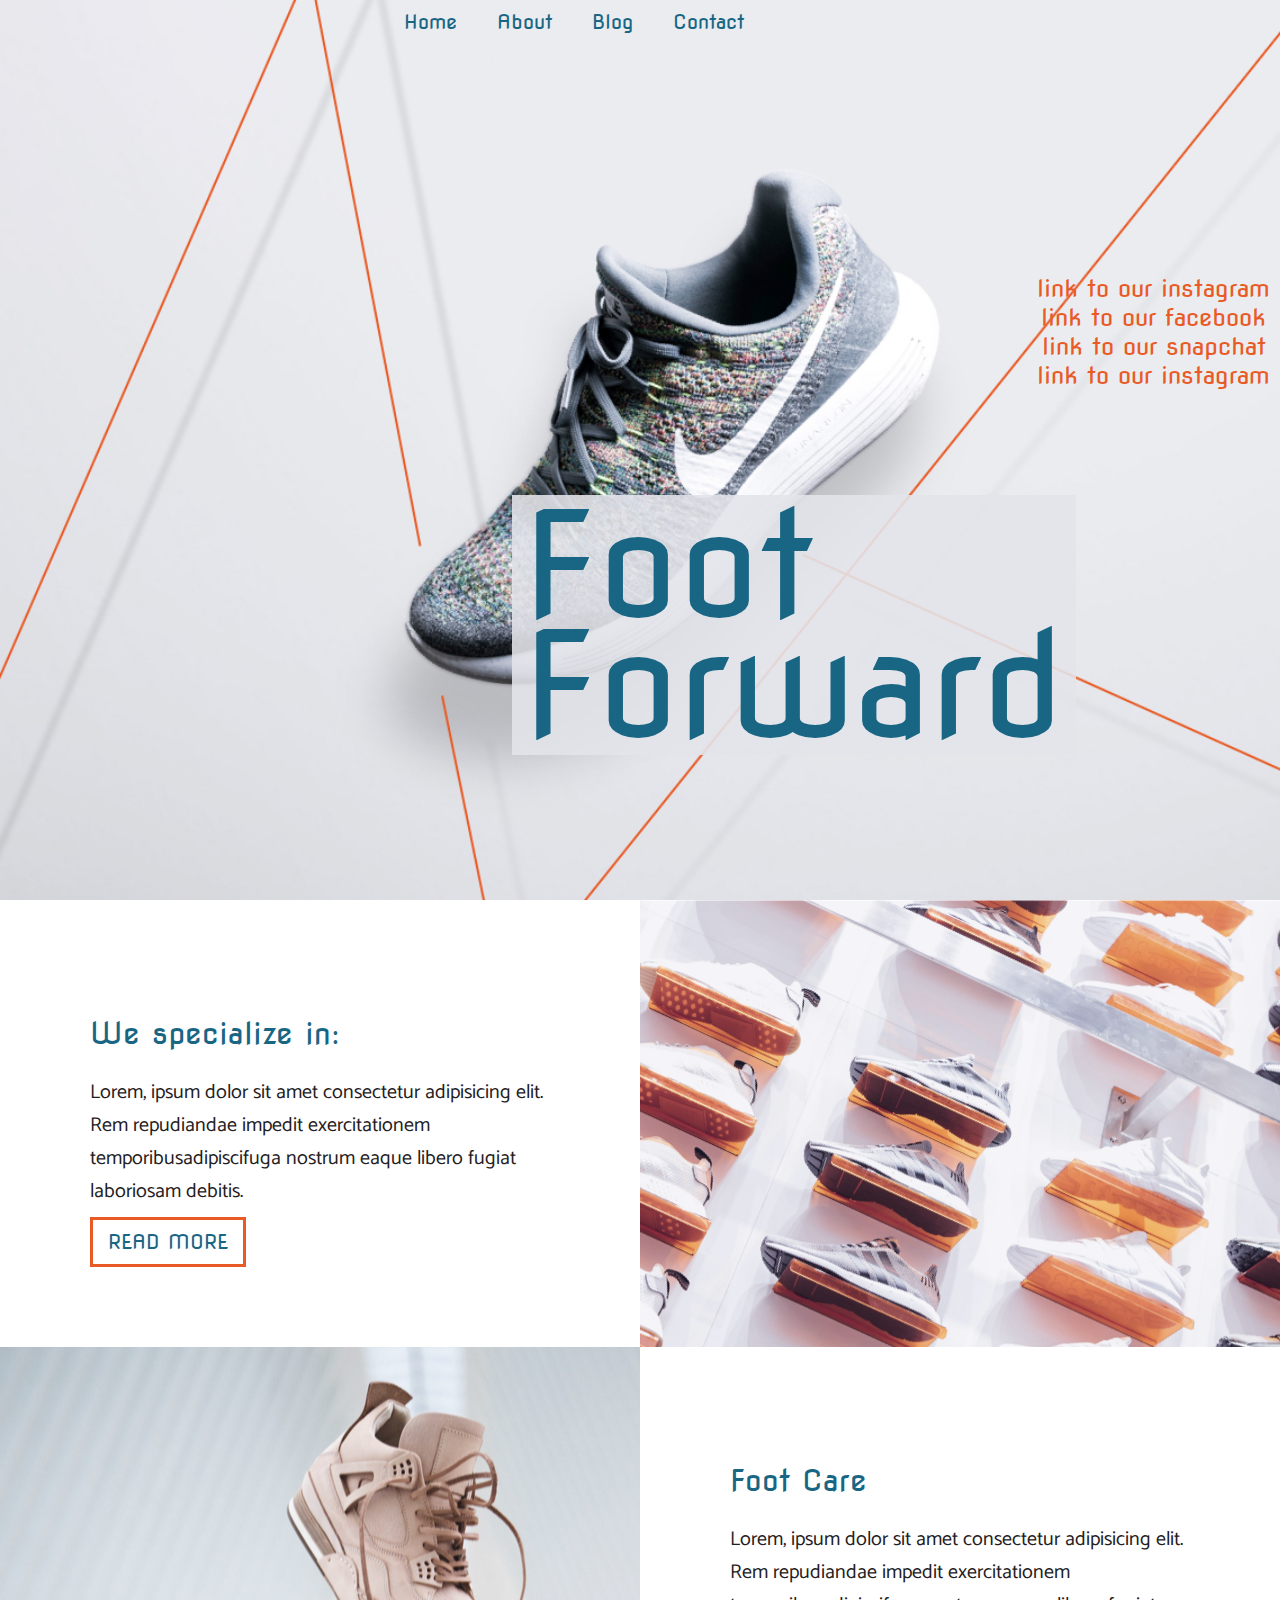
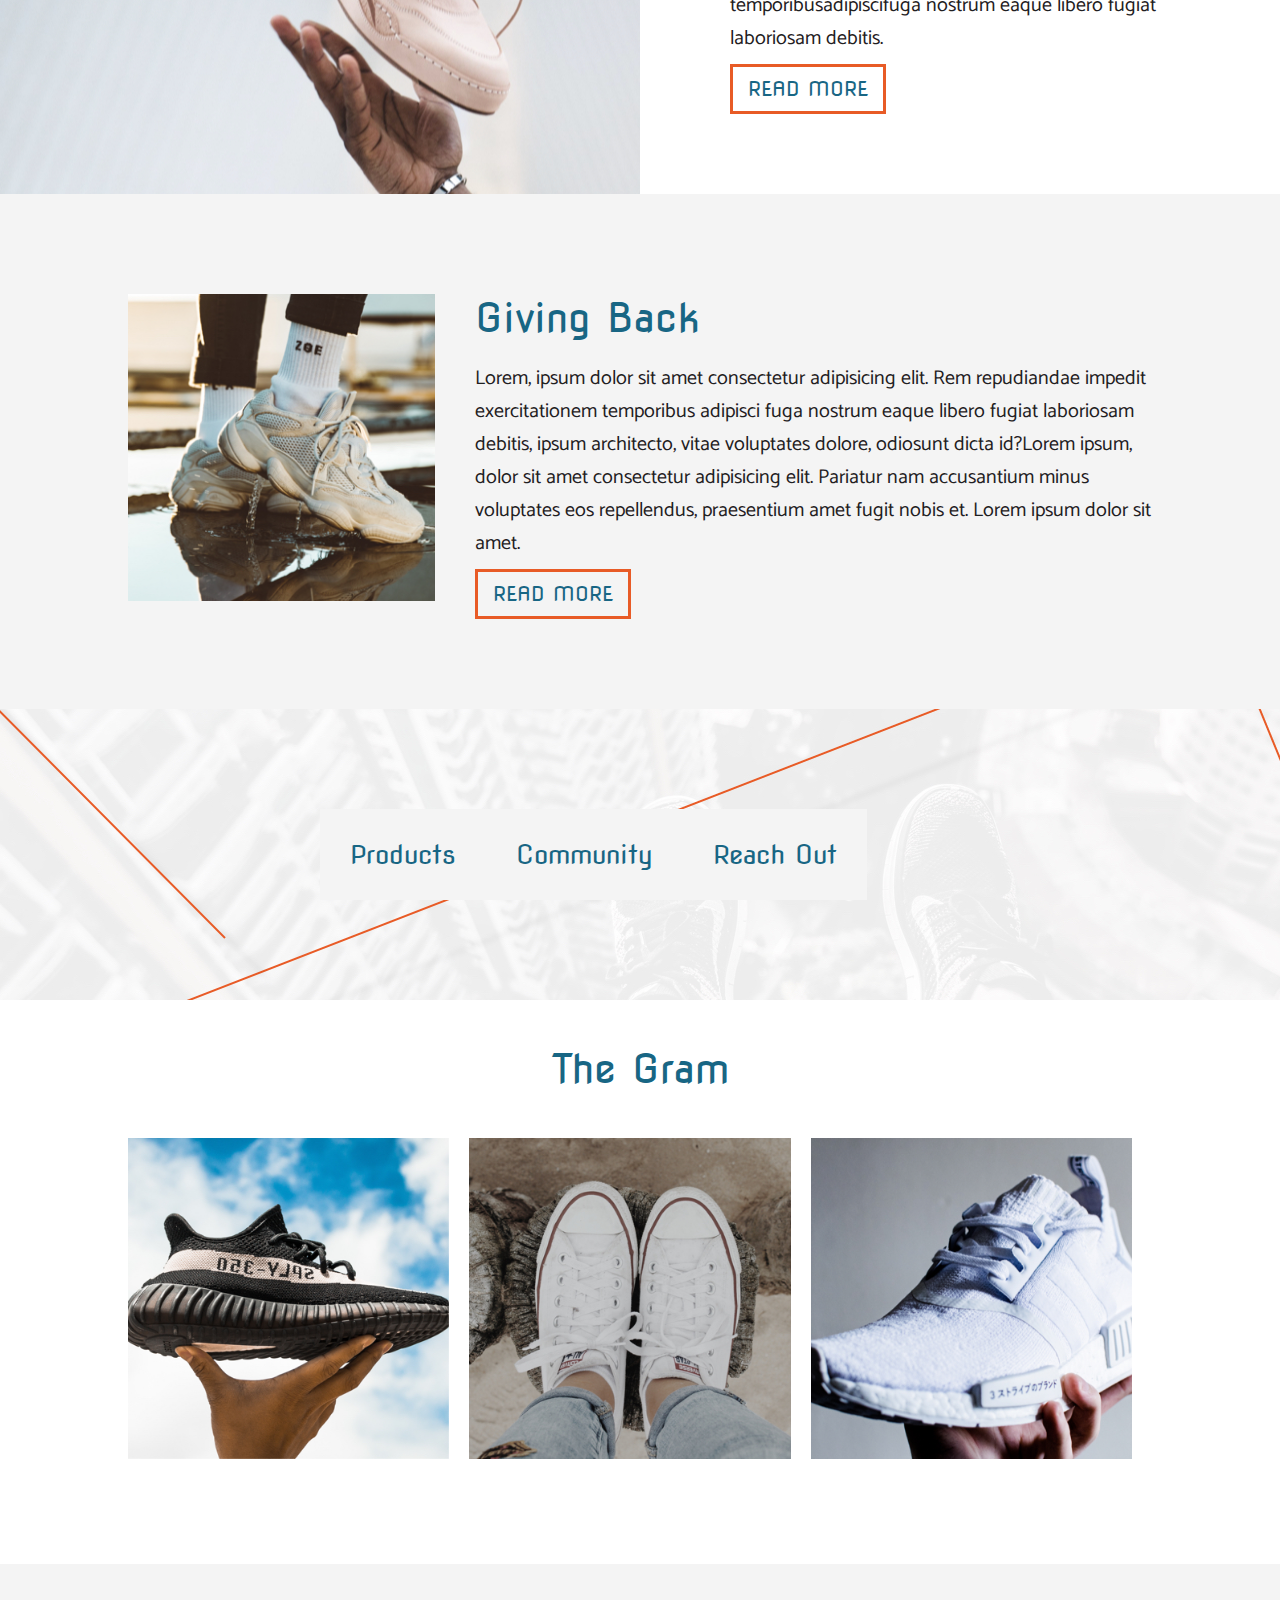
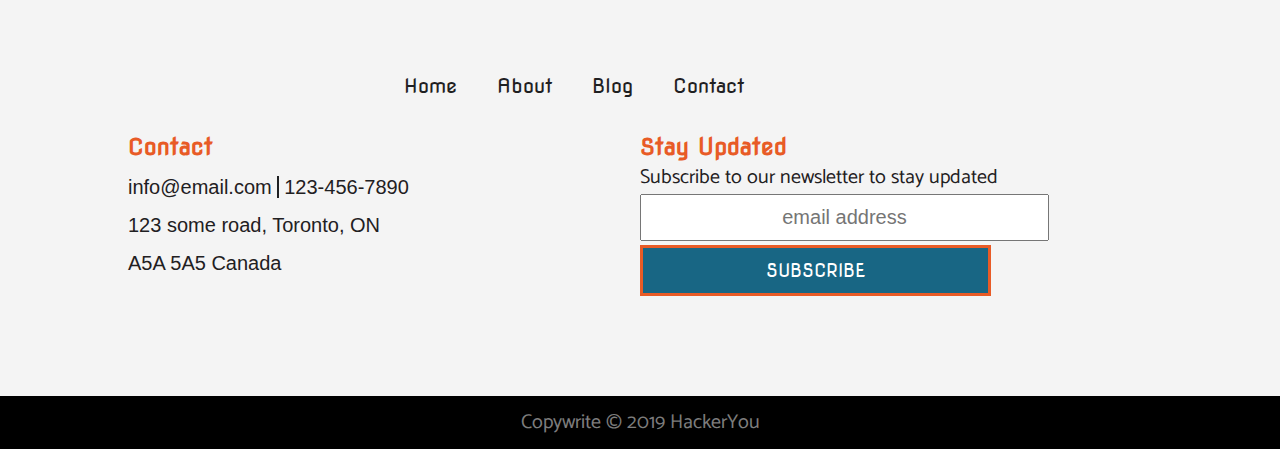
==== commit 64c8b9f8: "clean code" ====
--- a/index.html
+++ b/index.html
@@ -10,7 +10,9 @@
     <link rel="stylesheet" href="styles.css" />
 </head>
 <body>
+
     <header>
+
         <div class="headerContainer clearfix wrapper">
             <p class="hamburger"><i class="fas fa-bars"></i></p>
             <nav class="menu">
@@ -28,7 +30,7 @@
                         <a href="#contact">Contact</a>
                     </li>
                 </ul>
-            </nav>
+            </nav><!-- menu -->
             <nav class="social">
                 <ul>
                     <!-- I checked the font awesome accessibility page and they said to put the title attribute for sighted users who click with mouse as well as the span for screen readers -->
@@ -57,15 +59,16 @@
                         </a>
                     </li>
                 </ul>
-            </nav>
+            </nav><!-- social  -->
             <h1>Foot <span>Forward</span></h1>
         </div><!-- headerContainer -->
 
     </header>
+
     <main class="wrapper">
 
         <article>
-            <div class="fullBleed specialize">
+            <div class="fullBleed specialize clearfix">
                 <div class="specializeText">
                     <h2>We specialize in:</h2>
                     <p>Lorem, ipsum dolor sit amet consectetur adipisicing elit. Rem repudiandae impedit exercitationem temporibusadipiscifuga nostrum eaque libero fugiat laboriosam debitis.</p>
@@ -73,22 +76,20 @@
                 </div><!-- specializeText -->
                 <div class="specializeImage">
                     <img src="assets/sneakerWall.jpg" alt="A wall of white sneakers viewed from below.">
-                </div><!-- specialize image -->
+                </div><!-- specialize image for mobile -->
             </div><!-- fullBleed specialize -->
         </article>
 
-        
-
         <article>
             <div class="fullBleed care clearfix">
-                <div class="careText text ">
+                <div class="careText text">
                     <h2>Foot Care</h2>
                     <p>Lorem, ipsum dolor sit amet consectetur adipisicing elit. Rem repudiandae impedit exercitationem temporibusadipiscifuga nostrum eaque libero fugiat laboriosam debitis.</p>
                     <a href="#">read more</a>
                 </div><!-- careText -->
                 <div class="careImage">
                     <img src="assets/handShoePink.jpg" alt="A light pink high top sneaker being caught in a hand.">
-                </div> <!-- care image -->
+                </div> <!-- care image for mobile -->
             </div> <!-- fullBleed care -->
         </article>
 
@@ -109,7 +110,7 @@
                     <li class="products">
                         <a href="#">
                             <i class="fas fa-shopping-bag" aria-hidden="true" ></i>
-                            <!-- I checked the font awesome accessibility page and they said to put this in all icons for the screen readers, even if not semantic icons -->
+                            <!-- I checked the font awesome accessibility page and they said to put aria hidden in all icons for the screen readers, even if not semantic icons -->
                             <h3>Products</h3>
                         </a>
                     </li>
@@ -126,44 +127,42 @@
                         </a>
                     </li>
                 </ul>
-
             </div><!-- connectLinks -->
-
         </section> <!-- connect -->
 
         <section class="gram">
             <h2>The Gram</h2>
             <div class="sneakerGallery clearfix wrapperSmall">
-                <div class="blackSneaker gallery">
+                <div class="gallery">
                     <img src="assets/handShoeBlack.jpg" alt="A hand holding a black sneaker against a sky.">
-                </div><!-- blackSneaker -->
-                <div class="converse gallery">
+                </div><!-- gallery -->
+                <div class="gallery">
                     <img src="assets/whiteConverse.jpg" alt="A downwards shot of a person's feet in white converse shoes.">    
-                </div><!-- converse -->
-                <div class="whiteSneaker gallery">
+                </div><!-- gallery -->
+                <div class="gallery">
                     <img src="assets/handShoeWhite.jpg" alt="A hand holding a white sneaker.">
-                </div><!-- whiteSneaker -->
-
+                </div><!-- gallery -->
             </div><!-- sneakerGallery -->
         </section><!-- gram -->
 
+    </main>
 
-    </main>
     <footer>
+
         <div class="footerContainer wrapper">
             <nav class="menu">
-                <ul class="two clearfix">
+                <ul class="footerMenu clearfix">
                     <li><a href="#home">Home</a></li>
                     <li><a href="#about">About</a></li>
                     <li><a href="#blog">Blog</a></li>
                     <li><a href="#contact">Contact</a></li>
-                </ul> <!-- two -->
+                </ul> <!-- footerMenu -->
             </nav><!-- menu -->
             <div class="contactUpdateContainer clearfix wrapperSmall">
                 <div class="contact">
                     <h3>Contact</h3>
                     <ul>
-                        <li>info@email.com <span class="phone">123-456-7890</span></li>
+                        <li>info@email.com  <span class="phone">123-456-7890</span></li>
                         <li>123 some road, Toronto, ON</li>
                         <li>A5A 5A5 Canada</li>
                     </ul>
@@ -174,7 +173,7 @@
                     <div class="inputButton clearfix">    
                         <label class="visuallyHidden" for="email">Email Address</label>
                         <input type="email" name="email" id="email" placeholder="email address">
-                        <button>subscribe</button>
+                        <button type="submit">subscribe</button>
                     </div><!-- inputButton -->
                 </div><!-- update -->
             </div><!-- contactUpdateContainer -->
--- a/styles.css
+++ b/styles.css
@@ -25,16 +25,14 @@
 }
 body {
     letter-spacing: 0;
-    color: #1f2022;
-    background-color: #f4f4f4;
-}
-
+    color: rgb(31, 32, 34);
+    background-color: rgb(244, 244, 244);
+}
 
 a {
 	text-decoration: none;
 	color: inherit;
 }
-
 
 p {
     font-family: 'Catamaran', sans-serif;
@@ -46,10 +44,9 @@
 footer nav,
 button {
     font-family: 'Nova Flat', cursive;
-    color: #186684;
+    color: rgb(24, 102, 132);
     font-weight: 400;
 }
-
 
 li {
 	list-style: none;
@@ -67,7 +64,6 @@
     /* Jenny said I could use the smallest size image in all cases */
     background:url(assets/headerBackground.jpg);
 	background-size: cover;
-	background-position: left-top;
 	min-height: 100vh;
 	background-repeat: no-repeat;
     background-attachment: fixed;
@@ -75,7 +71,7 @@
 }
 
 .hamburger {
-    color: #186684; 
+    color: rgb(24, 102, 132); 
     position: absolute;
     top: 0;
     right: 14%;
@@ -111,7 +107,7 @@
 }
 
 .menu ul li:hover {
-    color: #e85b26;
+    color: rgb(232, 91, 38);
 }
 
 .social {
@@ -129,17 +125,19 @@
 }
 
 .social a {
-    color: #e85b26;
+    color: rgb(232, 91, 38);
 }
 
 /* end of header styles */
 
 /* beginning of main styles */
+
+/* specialize and care styles  */
+
 .specializeImage,
 .careImage {
     display: none;
 }
-
 
 .specialize,
 .care {
@@ -159,7 +157,6 @@
     background-position: 0 44%;
 
 }
-
 
 .specializeText,
 .careText {
@@ -167,25 +164,29 @@
     background: white;
 } 
 
-.specializeText {
-    padding: 105px;
-}
-
+.specializeText,
 .careText {
     padding: 120px;
+}
+
+.careText {
     float: right;
 }
-
 
 .fullBleed a,
 /* giving <a> tag also styled here */
 .giving a {
-    color: #186684; 
+    color: rgb(24, 102, 132); 
     font-family: 'Nova Flat', cursive; 
     text-transform: uppercase;
-    border: 3px solid #e85b26;
+    border: 3px solid rgb(232, 91, 38);
     padding: 10px 15px;
     line-height: 29px;
+}
+
+.fullBleed a:hover,
+.giving a:hover {
+    color: rgb(232, 91, 38);
 }
 
 /* beginning of giving styles */
@@ -212,8 +213,6 @@
 .giveText {
     float: left;
 }
-
-
 
 /* end of giving styles */
 
@@ -232,7 +231,6 @@
 }
 
 .connectLinks ul {
-    text-align: center;
     width: 50%;
     margin: 0 auto;
     padding: 0;
@@ -246,19 +244,19 @@
 }
 
 .connectLinks h3 {
-    color: #186684;
+    color: rgb(24, 102, 132);
     font-weight: 400;
 }
 
 .connectLinks i {
-    color: #e85b26;
+    color: rgb(232, 91, 38);
 }
 
 /* beginning of gram styles */
 
 .gram {
     text-align: center;
-    background-color: white;
+    background-color: rgb(255, 255, 255);
 }
 
 .gram h2 {
@@ -283,7 +281,6 @@
 
 .gallery:nth-of-type(3) {
     margin: 0;
-    padding: 0;
 }
 
 /* end of gram styles */
@@ -292,7 +289,7 @@
 
 /* start of footer styles */
 
-/* footer menu styled in header */
+/* footer menu styled partially in header */
 .contactUpdateContainer {
     padding-bottom: 100px;
 }
@@ -304,13 +301,13 @@
 
 h3 {
     font-family:'Nova Flat', cursive;
-    color:#e85b26;
+    color:rgb(232, 91, 38);
     margin: 0; 
 }
 
-.menu .two {
+.menu .footerMenu {
     padding: 100px 0 25px;
-    color: #1f2022;
+    color: rgb(31, 32, 34);
 }
 
 .contact ul {
@@ -323,11 +320,11 @@
 }
 
 .phone {
-    border-left: 2px solid #1f2022;
+    border-left: 2px solid rgb(31, 32, 34);
     padding-left: 5px; 
 }
 
-input,
+.update input,
 .update button {
     float: left;
 }
@@ -336,21 +333,25 @@
     margin: 0;
 }
 
-input {
+.update input {
     padding: 10px 110px 10px 30px;
 }
 
 .update button {
     padding: 10px 20px;
-    background-color: #186684;
-    color: #fff;
+    background-color: rgb(24, 102, 132);
+    color: rgb(255, 255, 255);
     font-size: .9rem;
-    border: 2px solid #e85b26;
+    border: 3px solid rgb(232, 91, 38);
     text-transform: uppercase; 
 }
 
+.update button:hover {
+    color: rgb(232, 91, 38);
+}
+
 .copywrite {
-    background: #000000;
+    background: rgb(0,0,0);
     width: 100%;
     color: rgba(252, 252, 252, 0.5);
     text-align: center;
@@ -377,7 +378,7 @@
 
     /* footer  */
 
-    input {
+    .update input {
         text-align: center;
         padding: 10px 70px;
     }
@@ -388,7 +389,6 @@
     }
 
 }
-
 
 @media (max-width: 1230px) {
     
@@ -404,61 +404,22 @@
         padding: 0 15px 0 0;
     }
 
-    /* specialize and care */
-
-    .specializeText,
-    .careText {
-        padding: 100px;
-    }
-
-
-    /* connect */
-
-    .connectLinks li {
-        font-size: 0.9rem;
-    }
-
-}
-
-@media (max-width: 1170px) {
-
-    /* specialize and care */
-
-    .specializeText,
-    .careText {
-        padding: 85px; 
-    }
-
+}
+
+@media (max-width: 1108px) {
     .fullBleed.care {
-        background-position: -37% 44%;
-    }
-
-}
-
-@media (max-width: 1107px) {
-
-    /* specialize and care */
-
-    .specializeText,
-    .careText {
-        padding: 72px; 
-    }
-
-    .fullBleed.care {
-        background-position: -75% 44%;
-    }
-
-}
-
-@media (max-width: 1065px) {
+        background-position: -77% 44%; 
+    }
+}
+
+
+@media (max-width: 1100px) {
     
     /* Header */
     
-    .menu {
-        font-size: 0.9rem;
-    }
     h1 {
         font-size: 5.3rem;
+        left: 41%;
     }
     
     /* connect */
@@ -469,7 +430,7 @@
 
     .connectLinks li {
         float: none; 
-        width: 40%;
+        width: 50%;
         margin: 0 auto;
     }
 
@@ -496,31 +457,12 @@
     }
 }
 
-@media (max-width: 1095px) {
-
- /* specialize and care */
-
-    .specializeText,
-    .careText {
-        padding: 70px
-    }
-
-}
-
 @media (max-width: 1008px) {
     
     /* header */
     
     .hamburger {
         visibility: visible;
-    }
-
-    h1 {
-        left: 35%;
-    }
-
-    header {
-        background-position: 20%;
     }
 
     header .menu,
@@ -528,8 +470,15 @@
         display: none;
     }
 
+    h1 {
+        left: 35%;
+    }
+
+    header {
+        background-position: 20%;
+    }
+
     /* specialize and care */
-
 
     .specializeText,
     .careText {
@@ -546,7 +495,7 @@
 
     }
 
-    /* Give */
+    /* Giving */
 
     .giving {
     padding-top: 100px;
@@ -572,12 +521,6 @@
         float: none;
     }
 
-    /* connect */
-
-    .connectLinks li { 
-        width: 50%;
-    }
-
 }
 
 @media (max-width: 1060px) {
@@ -586,37 +529,18 @@
     
     .specializeText,
     .careText {
-        padding: 68px;
-    }
-
+        padding: 70px;
+    }
 
     .fullBleed.care {
         background-position: -155px 39%; 
     }
 }
 
-@media (max-width: 987px) {
-    
-    /* specialize and care */
-    
-    .specializeText,
-    .careText {
-        padding: 48px;
-    }
-
-}
-
-@media (max-width:957px) {
-    .specializeText,
-    .careText {
-        padding: 35px;
-    }
-
-}
 
 @media (max-width: 880px) {
 
-    /* care and specialize section */
+    /* specialize and care*/
     .fullBleed {
         height: auto;
     }
@@ -627,20 +551,13 @@
         height: auto;
     }
 
-    .specializeText {
+    .specializeText,
+    .careText {
         width: 100%;
-        padding: 45px 50px 43px;
+        padding: 45px 50px;
         text-align: center;
         height: auto;
     }
-    .careText {
-        width: 100%;
-        padding: 45px 50px 43px;
-        text-align: center;
-        height: auto;
-        position: static;
-        
-    } 
 
     .specializeImage,
     .careImage
@@ -655,17 +572,10 @@
         width: 100%;
     }
      
-
     .careImage {
         border-image-repeat: none;
-
-    }
-
-    /* connect*/
-    
-    .connectLinks li { 
-        width: 60%;
-    }
+    }
+
 
     /* footer */
 
@@ -691,26 +601,14 @@
         float: none;
     }
 
-    footer .menu ul {
-        width: 50%;
-        text-align: center;
-    }
-}
-
-@media (max-width: 740px) {
-    
-    /* footer */
-    
-    .menu .two {
+    .menu .footerMenu {
         padding: 90px 0; 
-
     }
 
     footer .menu ul {
         width: 60%;
-    }
-    
-
+        text-align: center;
+    }
 }
 
 @media (max-width: 640px) {
@@ -748,11 +646,6 @@
         width: calc(50% - 20px)
     }
 
-    /* footer */
-
-    footer .menu ul {
-        width: 70%;
-    }
 }
 
 @media (max-width: 540px) {
@@ -767,7 +660,7 @@
 
     /* footer */
 
-    footer .menu ul {
+    .menu .footerMenu {
         width: 90%;
     }
 }
@@ -801,11 +694,8 @@
         padding: 8px 114px;
     }
 
-    .menu .two {
+    .menu .footerMenu {
         padding: 45px 0;
-    }
-
-    .two li {
         font-size: 0.8rem;
     }
 
@@ -819,51 +709,70 @@
         font-size: 3.7rem;
     }
 
+    /* connect  */
+
+    .connectLinks li {
+        width: 120%;
+    }
+
     /* footer */
 
-    .menu .two li {
-        padding: 10px 15px;
+    .menu .footerMenu li {
+        padding: 10px 10px;
+    }
+
+    .contact {
+        margin-bottom: 50px;
+    }
+
+    .contactUpdateContainer {
+        padding: 0 0 50px 0;
     }
 
     .update p {
+        margin: 0 0 10px 0;
+    }
+
+    .update input {
+        padding: 10px 36px;
+    }
+
+    .update button {
+        padding: 6px 88px;
+    }
+}
+
+@media (max-width: 360px) {
+    
+    /* header */
+    
+    h1 {
+        font-size:3.1rem;
+    }
+
+    .hamburger {
+        font-size: 1rem;
+
+    }
+
+    /* footer */
+
+    .menu .footerMenu li {
+        padding: 10px 10px;
+        font-size: 0.8rem; 
+    }
+    footer h3 {
+        font-size: 1rem;
+
+    }
+
+     .contact li {
+        font-size: 0.7rem;
+    }
+
+     .update p {
         font-size: 0.7rem;
         margin: 0 0 10px 0;
     }
 
-    .update input {
-        padding: 10px 36px;
-    }
-
-    .update button {
-        padding: 6px 88px;
-    }
-}
-
-@media (max-width: 360px) {
-    
-    /* header */
-    
-    h1 {
-        font-size:3.1rem;
-    }
-
-    .hamburger {
-        font-size: 1rem;
-
-    }
-
-}
-
-/* Questions:
-
-To Do:
-
-
-I'm having some mysterious whitespace after a nav. I'm sitting in the main classroom. 
-white space after footer menu
-
-GO over for Dry and Indent
-go over requirements
-
-
- */+}
